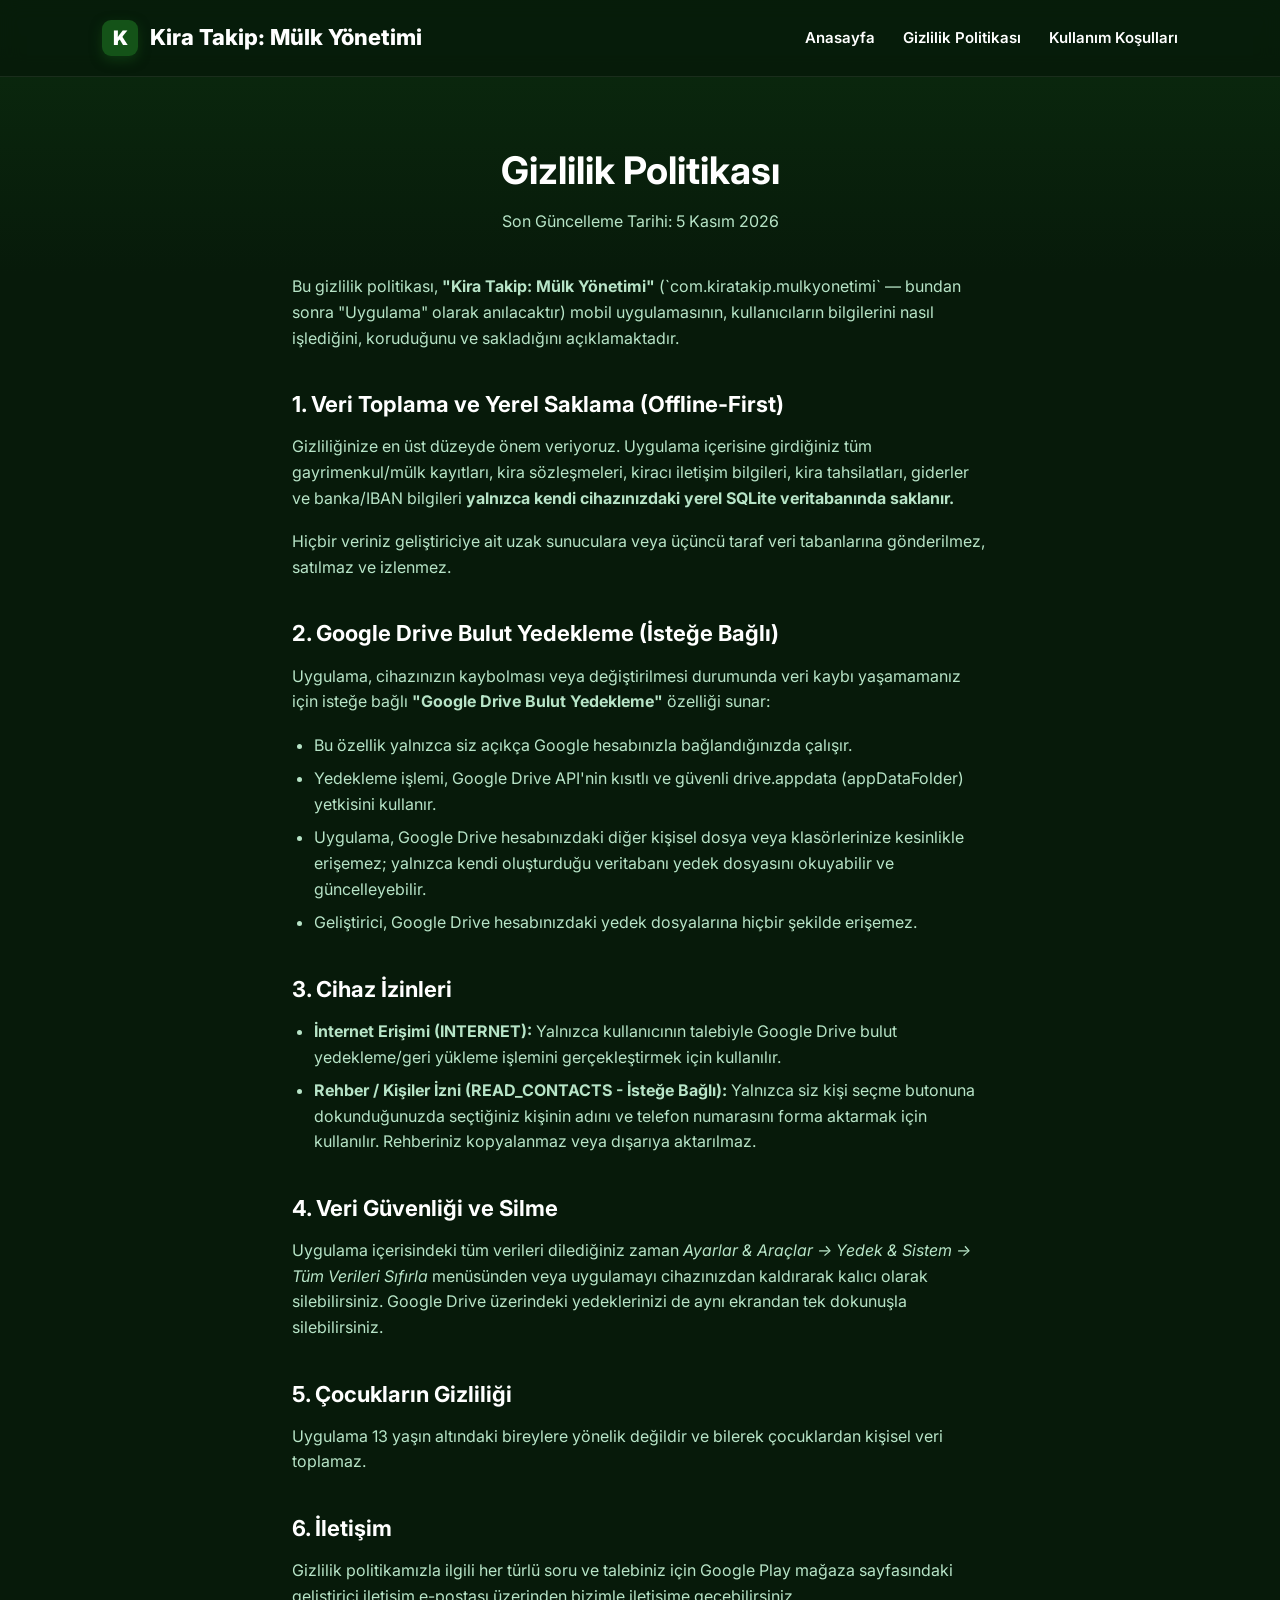
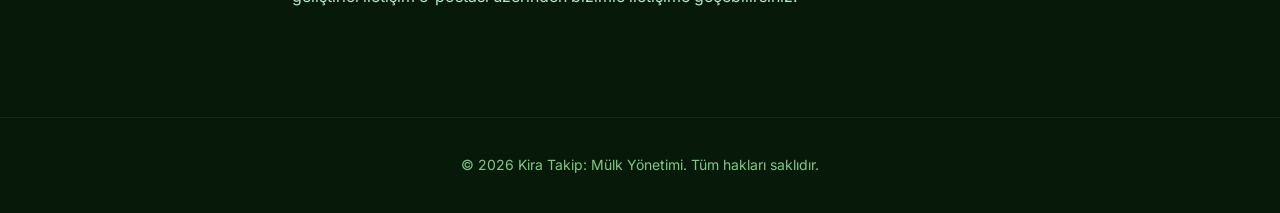
==== privacy.html @ 11164fc0 "Add files via upload" ====
<!DOCTYPE html>
<html lang="tr">
<head>
    <meta charset="UTF-8">
    <meta name="viewport" content="width=device-width, initial-scale=1.0">
    <title>Gizlilik Politikası | Kira Takip: Mülk Yönetimi</title>
    <meta name="description" content="Kira Takip: Mülk Yönetimi mobil uygulaması Gizlilik Politikası">
    <link rel="stylesheet" href="style.css">
</head>
<body>

    <header>
        <div class="logo">
            <span class="logo-badge">K</span> Kira Takip: Mülk Yönetimi
        </div>
        <nav>
            <ul>
                <li><a href="index.html">Anasayfa</a></li>
                <li><a href="privacy.html">Gizlilik Politikası</a></li>
                <li><a href="terms.html">Kullanım Koşulları</a></li>
            </ul>
        </nav>
    </header>

    <div class="page-header">
        <h1>Gizlilik Politikası</h1>
        <p style="color: #B7E4C7;">Son Güncelleme Tarihi: 5 Kasım 2026</p>
    </div>

    <section class="privacy-content">
        <p>Bu gizlilik politikası, <strong>"Kira Takip: Mülk Yönetimi"</strong> (`com.kiratakip.mulkyonetimi` — bundan sonra "Uygulama" olarak anılacaktır) mobil uygulamasının, kullanıcıların bilgilerini nasıl işlediğini, koruduğunu ve sakladığını açıklamaktadır.</p>

        <h2>1. Veri Toplama ve Yerel Saklama (Offline-First)</h2>
        <p>Gizliliğinize en üst düzeyde önem veriyoruz. Uygulama içerisine girdiğiniz tüm gayrimenkul/mülk kayıtları, kira sözleşmeleri, kiracı iletişim bilgileri, kira tahsilatları, giderler ve banka/IBAN bilgileri <strong>yalnızca kendi cihazınızdaki yerel SQLite veritabanında saklanır.</strong></p>
        <p>Hiçbir veriniz geliştiriciye ait uzak sunuculara veya üçüncü taraf veri tabanlarına gönderilmez, satılmaz ve izlenmez.</p>

        <h2>2. Google Drive Bulut Yedekleme (İsteğe Bağlı)</h2>
        <p>Uygulama, cihazınızın kaybolması veya değiştirilmesi durumunda veri kaybı yaşamamanız için isteğe bağlı <strong>"Google Drive Bulut Yedekleme"</strong> özelliği sunar:</p>
        <ul>
            <li>Bu özellik yalnızca siz açıkça Google hesabınızla bağlandığınızda çalışır.</li>
            <li>Yedekleme işlemi, Google Drive API'nin kısıtlı ve güvenli <code>drive.appdata</code> (<code>appDataFolder</code>) yetkisini kullanır.</li>
            <li>Uygulama, Google Drive hesabınızdaki diğer kişisel dosya veya klasörlerinize kesinlikle erişemez; yalnızca kendi oluşturduğu veritabanı yedek dosyasını okuyabilir ve güncelleyebilir.</li>
            <li>Geliştirici, Google Drive hesabınızdaki yedek dosyalarına hiçbir şekilde erişemez.</li>
        </ul>

        <h2>3. Cihaz İzinleri</h2>
        <ul>
            <li><strong>İnternet Erişimi (<code>INTERNET</code>):</strong> Yalnızca kullanıcının talebiyle Google Drive bulut yedekleme/geri yükleme işlemini gerçekleştirmek için kullanılır.</li>
            <li><strong>Rehber / Kişiler İzni (<code>READ_CONTACTS</code> - İsteğe Bağlı):</strong> Yalnızca siz kişi seçme butonuna dokunduğunuzda seçtiğiniz kişinin adını ve telefon numarasını forma aktarmak için kullanılır. Rehberiniz kopyalanmaz veya dışarıya aktarılmaz.</li>
        </ul>

        <h2>4. Veri Güvenliği ve Silme</h2>
        <p>Uygulama içerisindeki tüm verileri dilediğiniz zaman <em>Ayarlar & Araçlar &rarr; Yedek & Sistem &rarr; Tüm Verileri Sıfırla</em> menüsünden veya uygulamayı cihazınızdan kaldırarak kalıcı olarak silebilirsiniz. Google Drive üzerindeki yedeklerinizi de aynı ekrandan tek dokunuşla silebilirsiniz.</p>

        <h2>5. Çocukların Gizliliği</h2>
        <p>Uygulama 13 yaşın altındaki bireylere yönelik değildir ve bilerek çocuklardan kişisel veri toplamaz.</p>

        <h2>6. İletişim</h2>
        <p>Gizlilik politikamızla ilgili her türlü soru ve talebiniz için Google Play mağaza sayfasındaki geliştirici iletişim e-postası üzerinden bizimle iletişime geçebilirsiniz.</p>
    </section>

    <footer>
        <p>&copy; 2026 Kira Takip: Mülk Yönetimi. Tüm hakları saklıdır.</p>
    </footer>

</body>
</html>
---- style.css ----
@import url('https://fonts.googleapis.com/css2?family=Inter:wght@300;400;600;700;800&display=swap');

:root {
  --primary: #145318;
  --primary-light: #2E7D32;
  --bg-color: #071A0A;
  --surface: #103814;
  --text-light: #D8F3DC;
  --text-white: #FFFFFF;
  --accent: #81C784;
}

* {
  margin: 0;
  padding: 0;
  box-sizing: border-box;
  font-family: 'Inter', sans-serif;
}

body {
  background-color: var(--bg-color);
  color: var(--text-light);
  line-height: 1.6;
  overflow-x: hidden;
}

a {
  text-decoration: none;
  color: var(--text-white);
  transition: all 0.3s ease;
}

a:hover {
  color: var(--accent);
}

header {
  display: flex;
  justify-content: space-between;
  align-items: center;
  padding: 20px 8%;
  background: rgba(7, 26, 10, 0.85);
  backdrop-filter: blur(10px);
  position: fixed;
  width: 100%;
  top: 0;
  z-index: 1000;
  border-bottom: 1px solid rgba(255, 255, 255, 0.08);
}

.logo {
  font-size: 22px;
  font-weight: 800;
  color: var(--text-white);
  display: flex;
  align-items: center;
  gap: 12px;
}

.logo-badge {
  width: 36px;
  height: 36px;
  background-color: var(--primary);
  border-radius: 9px;
  display: inline-flex;
  align-items: center;
  justify-content: center;
  font-weight: 900;
  color: #FFFFFF;
  font-size: 20px;
  box-shadow: 0 4px 12px rgba(20, 83, 24, 0.5);
}

nav ul {
  list-style: none;
  display: flex;
  gap: 28px;
}

nav ul li a {
  font-weight: 600;
  font-size: 15px;
}

.hero {
  display: flex;
  align-items: center;
  justify-content: space-between;
  padding: 150px 8% 90px;
  min-height: 85vh;
  background: radial-gradient(circle at 80% 20%, var(--primary) 0%, transparent 45%);
}

.hero-text {
  max-width: 60%;
}

.hero-text h1 {
  font-size: 48px;
  font-weight: 800;
  color: var(--text-white);
  line-height: 1.15;
  margin-bottom: 20px;
}

.hero-text h1 span {
  color: var(--accent);
}

.hero-text p {
  font-size: 18px;
  margin-bottom: 32px;
  color: #B7E4C7;
}

.features {
  padding: 80px 8%;
  background-color: #0B2510;
}

.section-title {
  text-align: center;
  font-size: 34px;
  color: var(--text-white);
  margin-bottom: 50px;
}

.features-grid {
  display: grid;
  grid-template-columns: repeat(auto-fit, minmax(280px, 1fr));
  gap: 26px;
}

.feature-card {
  background: rgba(20, 83, 24, 0.35);
  padding: 34px 28px;
  border-radius: 18px;
  border: 1px solid rgba(255, 255, 255, 0.07);
}

.feature-icon {
  font-size: 36px;
  margin-bottom: 16px;
}

.feature-card h3 {
  color: var(--text-white);
  font-size: 20px;
  margin-bottom: 12px;
}

.page-header {
  padding: 140px 8% 40px;
  background: linear-gradient(180deg, rgba(20, 83, 24, 0.3) 0%, var(--bg-color) 100%);
  text-align: center;
}

.page-header h1 {
  font-size: 38px;
  color: var(--text-white);
  margin-bottom: 8px;
}

.privacy-content {
  padding: 0 8% 90px;
  max-width: 900px;
  margin: 0 auto;
}

.privacy-content h2 {
  color: var(--text-white);
  margin: 36px 0 12px;
  font-size: 22px;
}

.privacy-content p, .privacy-content ul {
  margin-bottom: 18px;
  font-size: 16px;
  color: #B7E4C7;
}

.privacy-content ul {
  padding-left: 22px;
}

.privacy-content li {
  margin-bottom: 8px;
}

footer {
  text-align: center;
  padding: 36px 8%;
  border-top: 1px solid rgba(255, 255, 255, 0.06);
  color: #81C784;
  font-size: 14px;
}

@media (max-width: 900px) {
  .hero {
    flex-direction: column;
    text-align: center;
    padding-top: 120px;
  }
  .hero-text {
    max-width: 100%;
  }
  .hero-text h1 {
    font-size: 36px;
  }
}
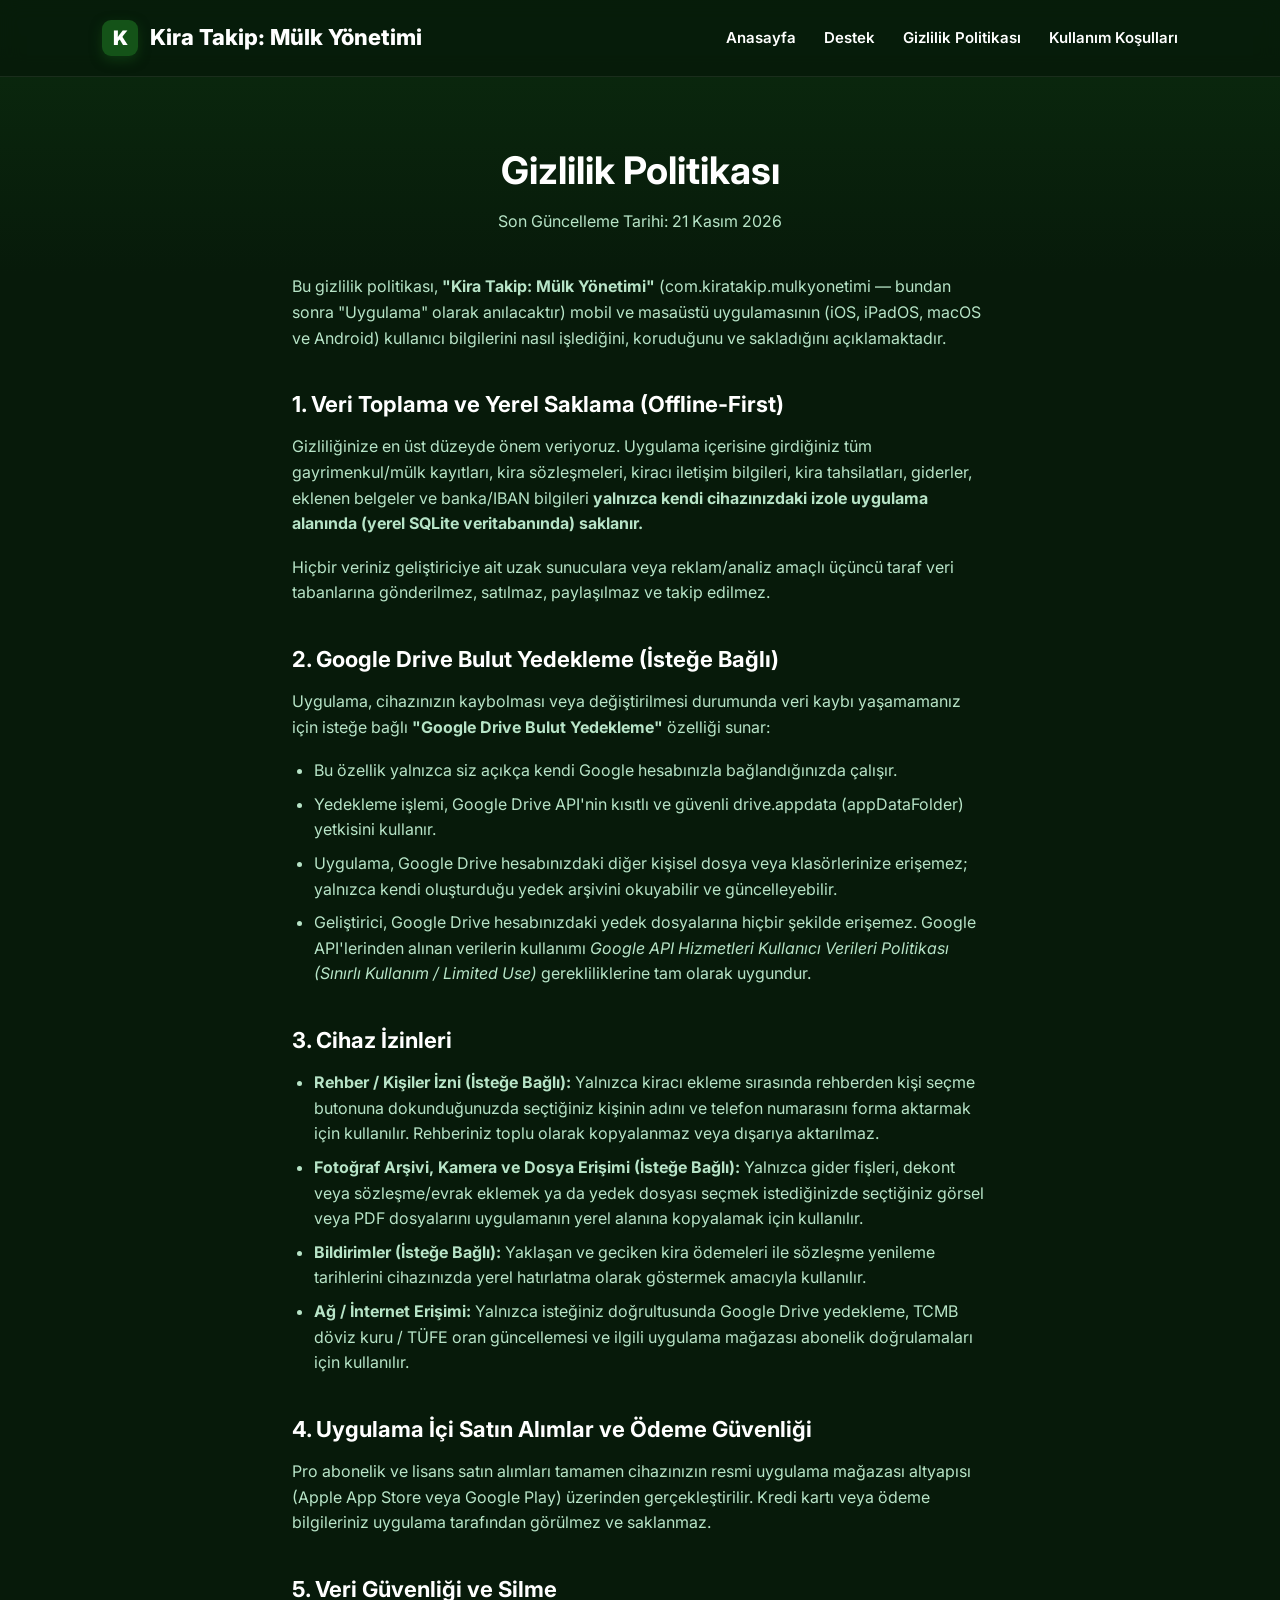
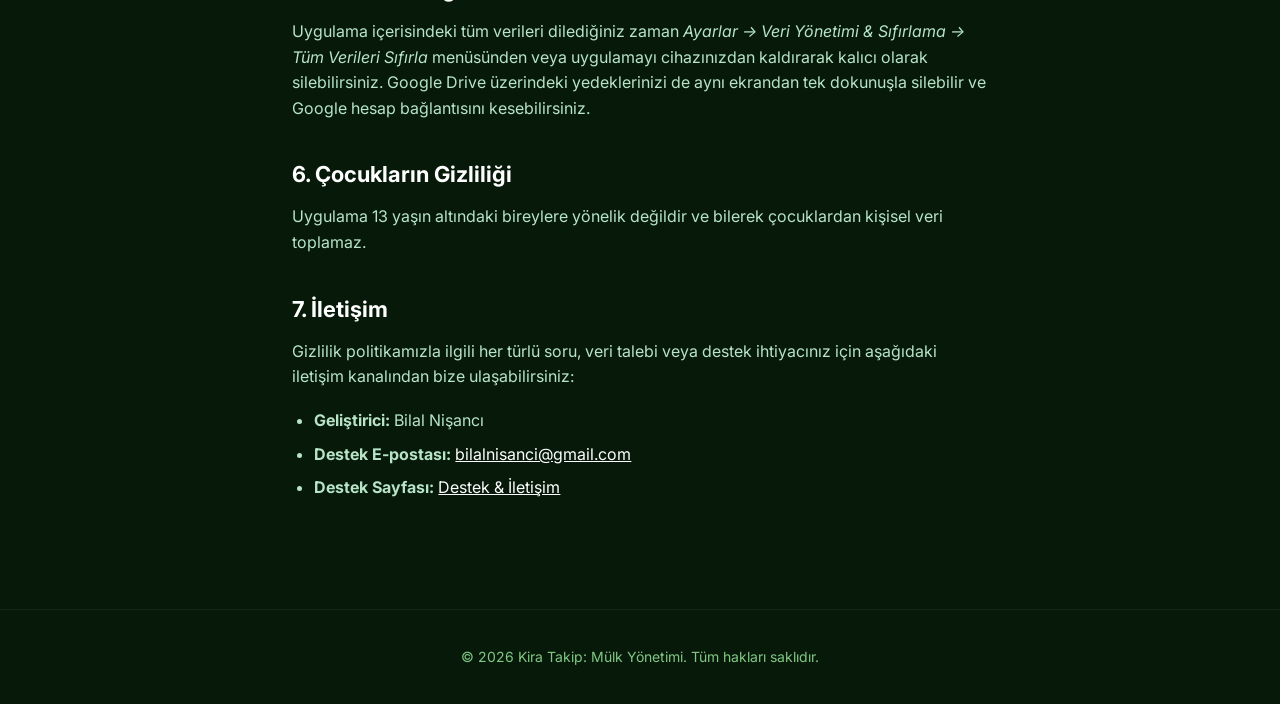
==== commit 6ce336de: "Add files via upload" ====
--- a/privacy.html
+++ b/privacy.html
@@ -4,7 +4,7 @@
     <meta charset="UTF-8">
     <meta name="viewport" content="width=device-width, initial-scale=1.0">
     <title>Gizlilik Politikası | Kira Takip: Mülk Yönetimi</title>
-    <meta name="description" content="Kira Takip: Mülk Yönetimi mobil uygulaması Gizlilik Politikası">
+    <meta name="description" content="Kira Takip: Mülk Yönetimi mobil ve masaüstü uygulaması Gizlilik Politikası">
     <link rel="stylesheet" href="style.css">
 </head>
 <body>
@@ -16,6 +16,7 @@
         <nav>
             <ul>
                 <li><a href="index.html">Anasayfa</a></li>
+                <li><a href="index.html#destek">Destek</a></li>
                 <li><a href="privacy.html">Gizlilik Politikası</a></li>
                 <li><a href="terms.html">Kullanım Koşulları</a></li>
             </ul>
@@ -24,39 +25,49 @@
 
     <div class="page-header">
         <h1>Gizlilik Politikası</h1>
-        <p style="color: #B7E4C7;">Son Güncelleme Tarihi: 5 Kasım 2026</p>
+        <p style="color: #B7E4C7;">Son Güncelleme Tarihi: 21 Kasım 2026</p>
     </div>
 
     <section class="privacy-content">
-        <p>Bu gizlilik politikası, <strong>"Kira Takip: Mülk Yönetimi"</strong> (`com.kiratakip.mulkyonetimi` — bundan sonra "Uygulama" olarak anılacaktır) mobil uygulamasının, kullanıcıların bilgilerini nasıl işlediğini, koruduğunu ve sakladığını açıklamaktadır.</p>
+        <p>Bu gizlilik politikası, <strong>"Kira Takip: Mülk Yönetimi"</strong> (<code>com.kiratakip.mulkyonetimi</code> — bundan sonra "Uygulama" olarak anılacaktır) mobil ve masaüstü uygulamasının (iOS, iPadOS, macOS ve Android) kullanıcı bilgilerini nasıl işlediğini, koruduğunu ve sakladığını açıklamaktadır.</p>
 
         <h2>1. Veri Toplama ve Yerel Saklama (Offline-First)</h2>
-        <p>Gizliliğinize en üst düzeyde önem veriyoruz. Uygulama içerisine girdiğiniz tüm gayrimenkul/mülk kayıtları, kira sözleşmeleri, kiracı iletişim bilgileri, kira tahsilatları, giderler ve banka/IBAN bilgileri <strong>yalnızca kendi cihazınızdaki yerel SQLite veritabanında saklanır.</strong></p>
-        <p>Hiçbir veriniz geliştiriciye ait uzak sunuculara veya üçüncü taraf veri tabanlarına gönderilmez, satılmaz ve izlenmez.</p>
+        <p>Gizliliğinize en üst düzeyde önem veriyoruz. Uygulama içerisine girdiğiniz tüm gayrimenkul/mülk kayıtları, kira sözleşmeleri, kiracı iletişim bilgileri, kira tahsilatları, giderler, eklenen belgeler ve banka/IBAN bilgileri <strong>yalnızca kendi cihazınızdaki izole uygulama alanında (yerel SQLite veritabanında) saklanır.</strong></p>
+        <p>Hiçbir veriniz geliştiriciye ait uzak sunuculara veya reklam/analiz amaçlı üçüncü taraf veri tabanlarına gönderilmez, satılmaz, paylaşılmaz ve takip edilmez.</p>
 
         <h2>2. Google Drive Bulut Yedekleme (İsteğe Bağlı)</h2>
         <p>Uygulama, cihazınızın kaybolması veya değiştirilmesi durumunda veri kaybı yaşamamanız için isteğe bağlı <strong>"Google Drive Bulut Yedekleme"</strong> özelliği sunar:</p>
         <ul>
-            <li>Bu özellik yalnızca siz açıkça Google hesabınızla bağlandığınızda çalışır.</li>
+            <li>Bu özellik yalnızca siz açıkça kendi Google hesabınızla bağlandığınızda çalışır.</li>
             <li>Yedekleme işlemi, Google Drive API'nin kısıtlı ve güvenli <code>drive.appdata</code> (<code>appDataFolder</code>) yetkisini kullanır.</li>
-            <li>Uygulama, Google Drive hesabınızdaki diğer kişisel dosya veya klasörlerinize kesinlikle erişemez; yalnızca kendi oluşturduğu veritabanı yedek dosyasını okuyabilir ve güncelleyebilir.</li>
-            <li>Geliştirici, Google Drive hesabınızdaki yedek dosyalarına hiçbir şekilde erişemez.</li>
+            <li>Uygulama, Google Drive hesabınızdaki diğer kişisel dosya veya klasörlerinize erişemez; yalnızca kendi oluşturduğu yedek arşivini okuyabilir ve güncelleyebilir.</li>
+            <li>Geliştirici, Google Drive hesabınızdaki yedek dosyalarına hiçbir şekilde erişemez. Google API'lerinden alınan verilerin kullanımı <em>Google API Hizmetleri Kullanıcı Verileri Politikası (Sınırlı Kullanım / Limited Use)</em> gerekliliklerine tam olarak uygundur.</li>
         </ul>
 
         <h2>3. Cihaz İzinleri</h2>
         <ul>
-            <li><strong>İnternet Erişimi (<code>INTERNET</code>):</strong> Yalnızca kullanıcının talebiyle Google Drive bulut yedekleme/geri yükleme işlemini gerçekleştirmek için kullanılır.</li>
-            <li><strong>Rehber / Kişiler İzni (<code>READ_CONTACTS</code> - İsteğe Bağlı):</strong> Yalnızca siz kişi seçme butonuna dokunduğunuzda seçtiğiniz kişinin adını ve telefon numarasını forma aktarmak için kullanılır. Rehberiniz kopyalanmaz veya dışarıya aktarılmaz.</li>
+            <li><strong>Rehber / Kişiler İzni (İsteğe Bağlı):</strong> Yalnızca kiracı ekleme sırasında rehberden kişi seçme butonuna dokunduğunuzda seçtiğiniz kişinin adını ve telefon numarasını forma aktarmak için kullanılır. Rehberiniz toplu olarak kopyalanmaz veya dışarıya aktarılmaz.</li>
+            <li><strong>Fotoğraf Arşivi, Kamera ve Dosya Erişimi (İsteğe Bağlı):</strong> Yalnızca gider fişleri, dekont veya sözleşme/evrak eklemek ya da yedek dosyası seçmek istediğinizde seçtiğiniz görsel veya PDF dosyalarını uygulamanın yerel alanına kopyalamak için kullanılır.</li>
+            <li><strong>Bildirimler (İsteğe Bağlı):</strong> Yaklaşan ve geciken kira ödemeleri ile sözleşme yenileme tarihlerini cihazınızda yerel hatırlatma olarak göstermek amacıyla kullanılır.</li>
+            <li><strong>Ağ / İnternet Erişimi:</strong> Yalnızca isteğiniz doğrultusunda Google Drive yedekleme, TCMB döviz kuru / TÜFE oran güncellemesi ve ilgili uygulama mağazası abonelik doğrulamaları için kullanılır.</li>
         </ul>
 
-        <h2>4. Veri Güvenliği ve Silme</h2>
-        <p>Uygulama içerisindeki tüm verileri dilediğiniz zaman <em>Ayarlar & Araçlar &rarr; Yedek & Sistem &rarr; Tüm Verileri Sıfırla</em> menüsünden veya uygulamayı cihazınızdan kaldırarak kalıcı olarak silebilirsiniz. Google Drive üzerindeki yedeklerinizi de aynı ekrandan tek dokunuşla silebilirsiniz.</p>
+        <h2>4. Uygulama İçi Satın Alımlar ve Ödeme Güvenliği</h2>
+        <p>Pro abonelik ve lisans satın alımları tamamen cihazınızın resmi uygulama mağazası altyapısı (Apple App Store veya Google Play) üzerinden gerçekleştirilir. Kredi kartı veya ödeme bilgileriniz uygulama tarafından görülmez ve saklanmaz.</p>
 
-        <h2>5. Çocukların Gizliliği</h2>
+        <h2>5. Veri Güvenliği ve Silme</h2>
+        <p>Uygulama içerisindeki tüm verileri dilediğiniz zaman <em>Ayarlar &rarr; Veri Yönetimi &amp; Sıfırlama &rarr; Tüm Verileri Sıfırla</em> menüsünden veya uygulamayı cihazınızdan kaldırarak kalıcı olarak silebilirsiniz. Google Drive üzerindeki yedeklerinizi de aynı ekrandan tek dokunuşla silebilir ve Google hesap bağlantısını kesebilirsiniz.</p>
+
+        <h2>6. Çocukların Gizliliği</h2>
         <p>Uygulama 13 yaşın altındaki bireylere yönelik değildir ve bilerek çocuklardan kişisel veri toplamaz.</p>
 
-        <h2>6. İletişim</h2>
-        <p>Gizlilik politikamızla ilgili her türlü soru ve talebiniz için Google Play mağaza sayfasındaki geliştirici iletişim e-postası üzerinden bizimle iletişime geçebilirsiniz.</p>
+        <h2>7. İletişim</h2>
+        <p>Gizlilik politikamızla ilgili her türlü soru, veri talebi veya destek ihtiyacınız için aşağıdaki iletişim kanalından bize ulaşabilirsiniz:</p>
+        <ul>
+            <li><strong>Geliştirici:</strong> Bilal Nişancı</li>
+            <li><strong>Destek E-postası:</strong> <a href="mailto:bilalnisanci@gmail.com" style="text-decoration: underline;">bilalnisanci@gmail.com</a></li>
+            <li><strong>Destek Sayfası:</strong> <a href="index.html#destek" style="text-decoration: underline;">Destek &amp; İletişim</a></li>
+        </ul>
     </section>
 
     <footer>
@@ -65,4 +76,3 @@
 
 </body>
 </html>
-
--- a/style.css
+++ b/style.css
@@ -185,6 +185,49 @@
 
 .privacy-content li {
   margin-bottom: 8px;
+}
+
+.support-section {
+  padding: 80px 8%;
+  background-color: var(--bg-color);
+}
+
+.support-card {
+  max-width: 820px;
+  margin: 0 auto;
+  background: rgba(20, 83, 24, 0.35);
+  border: 1px solid rgba(129, 199, 132, 0.2);
+  border-radius: 20px;
+  padding: 40px 34px;
+  text-align: center;
+}
+
+.support-card p {
+  color: #B7E4C7;
+  font-size: 16px;
+  margin-bottom: 22px;
+}
+
+.support-btn {
+  display: inline-block;
+  background-color: var(--primary-light);
+  color: var(--text-white);
+  font-weight: 700;
+  padding: 14px 28px;
+  border-radius: 12px;
+  font-size: 16px;
+  box-shadow: 0 6px 18px rgba(20, 83, 24, 0.45);
+}
+
+.support-btn:hover {
+  background-color: #388E3C;
+  color: var(--text-white);
+}
+
+.support-meta {
+  margin-top: 22px;
+  font-size: 14px;
+  color: var(--accent);
 }
 
 footer {
